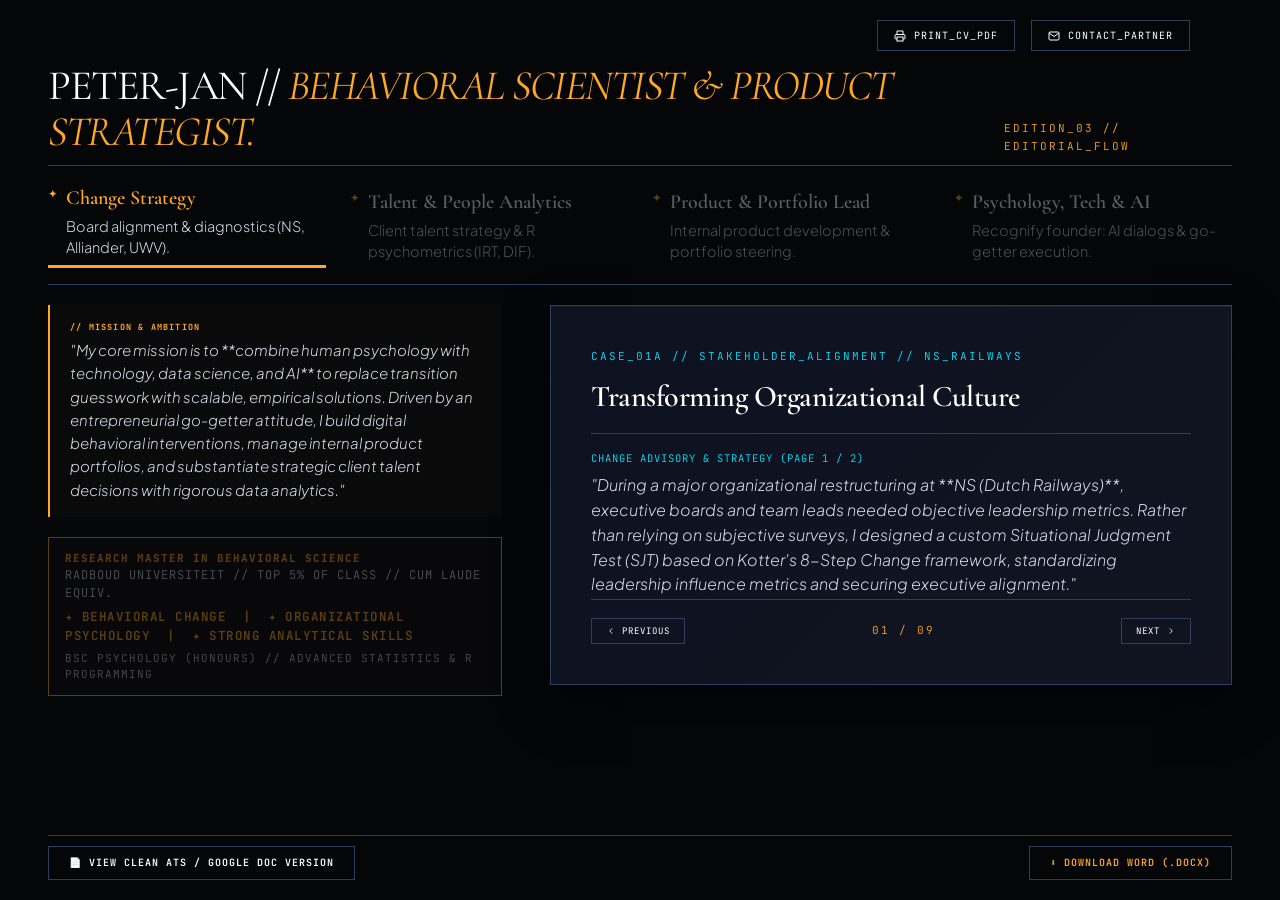
==== index.html @ d3017855 "feat: initial release of Peter-Jan interactive portfolio & CV" ====
<!DOCTYPE html>
<html lang="en">
<head>
  <meta charset="UTF-8">
  <meta name="viewport" content="width=device-width, initial-scale=1.0">
  <title>Peter-Jan — Behavioral Science, Tech/AI &amp; Product Strategy</title>
  <link rel="stylesheet" href="styles.css">
</head>
<body class="layout-c-body">
  
  <!-- Floating Top Action Hub (Hidden in prints) -->
  <div class="top-actions">
    <button onclick="window.print()" class="action-btn">
      <svg width="12" height="12" viewBox="0 0 24 24" fill="none" stroke="currentColor" stroke-width="2"><path d="M6 9V2h12v7M6 18H4a2 2 0 0 1-2-2v-5a2 2 0 0 1 2-2h16a2 2 0 0 1 2 2v5a2 2 0 0 1-2 2h-2"/><rect x="6" y="14" width="12" height="8"/></svg>
      PRINT_CV_PDF
    </button>
    <button id="open-contact" class="action-btn">
      <svg width="12" height="12" viewBox="0 0 24 24" fill="none" stroke="currentColor" stroke-width="2"><path d="M4 4h16c1.1 0 2 .9 2 2v12c0 1.1-.9 2-2 2H4c-1.1 0-2-.9-2-2V6c0-1.1.9-2 2-2z"/><polyline points="22,6 12,13 2,6"/></svg>
      CONTACT_PARTNER
    </button>
  </div>

  <div class="container layout-c-container">
    
    <!-- Row 1: Header Name spanning 100% -->
    <header class="layout-c-header">
      <h1>PETER-JAN // <span>BEHAVIORAL SCIENTIST &amp; PRODUCT STRATEGIST.</span></h1>
      <span class="card-num" style="color: var(--accent); margin-bottom: 0;">EDITION_03 // EDITORIAL_FLOW</span>
    </header>

    <!-- Row 2: Competency Bar (4 columns spanning 100% width) -->
    <section class="competency-bar">
      <div class="competency-item">
        <span class="comp-icon">✦</span>
        <div>
          <strong class="comp-label">Change Strategy</strong>
          <p class="comp-subtext">Board alignment &amp; diagnostics (NS, Alliander, UWV).</p>
        </div>
      </div>

      <div class="competency-item">
        <span class="comp-icon">✦</span>
        <div>
          <strong class="comp-label">Talent &amp; People Analytics</strong>
          <p class="comp-subtext">Client talent strategy &amp; R psychometrics (IRT, DIF).</p>
        </div>
      </div>

      <div class="competency-item">
        <span class="comp-icon">✦</span>
        <div>
          <strong class="comp-label">Product &amp; Portfolio Lead</strong>
          <p class="comp-subtext">Internal product development &amp; portfolio steering.</p>
        </div>
      </div>

      <div class="competency-item">
        <span class="comp-icon">✦</span>
        <div>
          <strong class="comp-label">Psychology, Tech &amp; AI</strong>
          <p class="comp-subtext">Recognify founder: AI dialogs &amp; go-getter execution.</p>
        </div>
      </div>
    </section>

    <!-- Row 3: Left (Mission & Education) and Right (Slide Deck) aligned horizontally -->
    <main class="layout-c-main">
      <div class="layout-c-left">
        <!-- Motivation Component (Mission) -->
        <div class="motivation-box">
          <strong>// MISSION &amp; AMBITION</strong>
          <p>"My core mission is to **combine human psychology with technology, data science, and AI** to replace transition guesswork with scalable, empirical solutions. Driven by an entrepreneurial go-getter attitude, I build digital behavioral interventions, manage internal product portfolios, and substantiate strategic client talent decisions with rigorous data analytics."</p>
        </div>

        <!-- Academic Credentials Badge (Placed under Mission) -->
        <div class="credentials-badge">
          <strong>RESEARCH MASTER IN BEHAVIORAL SCIENCE</strong><br>
          <span style="font-size:12px; color:var(--text-muted);">RADBOUD UNIVERSITEIT // TOP 5% OF CLASS // CUM LAUDE EQUIV.</span><br>
          <span style="display:block; margin-top:6px; font-size:12.5px; color:var(--accent); font-weight:600; letter-spacing:0.5px;">
            ✦ BEHAVIORAL CHANGE &nbsp;|&nbsp; ✦ ORGANIZATIONAL PSYCHOLOGY &nbsp;|&nbsp; ✦ STRONG ANALYTICAL SKILLS
          </span>
          <span style="font-size:11px; opacity:0.8; display:block; margin-top:4px;">BSC PSYCHOLOGY (HONOURS) // ADVANCED STATISTICS &amp; R PROGRAMMING</span>
        </div>
      </div>

      <div class="layout-c-right">
        <div class="slide-deck">
          
          <!-- Slides Wrapper -->
          <div class="slide-container">
            
            <!-- Slide 1: Change Advisory Page 1 (NS Railways) -->
            <div class="slide active">
              <div class="card-num">CASE_01A // STAKEHOLDER_ALIGNMENT // NS_RAILWAYS</div>
              <h2 class="card-title">Transforming Organizational Culture</h2>
              <div class="slide-body">
                <span class="anecdote-tag">CHANGE ADVISORY &amp; STRATEGY (PAGE 1 / 2)</span>
                <p class="anecdote-text">"During a major organizational restructuring at **NS (Dutch Railways)**, executive boards and team leads needed objective leadership metrics. Rather than relying on subjective surveys, I designed a custom Situational Judgment Test (SJT) based on Kotter's 8-Step Change framework, standardizing leadership influence metrics and securing executive alignment."</p>
              </div>
            </div>

            <!-- Slide 2: Change Advisory Page 2 (Alliander & UWV) -->
            <div class="slide">
              <div class="card-num">CASE_01B // TRANSITION_FEASIBILITY // UWV_ALLIANDER</div>
              <h2 class="card-title">Transition Readiness Audits</h2>
              <div class="slide-body">
                <span class="anecdote-tag">CHANGE ADVISORY &amp; STRATEGY (PAGE 2 / 2)</span>
                <p class="anecdote-text">"During enterprise transformations at **Alliander** and **UWV**, I audited workforce readiness variables using Prosci ADKAR frameworks. By engineering quantitative diagnostics, I delivered actionable readiness roadmaps that guided personnel relocations with minimal stakeholder friction."</p>
              </div>
            </div>

            <!-- Slide 3: People Analytics Page 1 (Ixly) -->
            <div class="slide">
              <div class="card-num">CASE_02A // STATISTICAL_AUDITING // IXLY</div>
              <h2 class="card-title">Bias-Free Psychometric Auditing</h2>
              <div class="slide-body">
                <span class="anecdote-tag">PEOPLE ANALYTICS &amp; PSYCHOMETRICS (PAGE 1 / 2)</span>
                <p class="anecdote-text">"At **Ixly**, I developed candidate assessment instruments and authored advanced psychometric validation scripts in R using Item Response Theory (IRT) and Differential Item Functioning (DIF). Auditing 100,000+ candidate profiles, I certified selection norm grids as completely free of demographic, ethnic, and gender bias."</p>
              </div>
            </div>

            <!-- Slide 4: Client Talent Strategy & Workforce Analytics -->
            <div class="slide">
              <div class="card-num">CASE_02B // CLIENT_TALENT_STRATEGY // WORKFORCE_ANALYTICS</div>
              <h2 class="card-title">Client-Facing Talent Strategy &amp; Analytics</h2>
              <div class="slide-body">
                <span class="anecdote-tag">PEOPLE ANALYTICS &amp; TALENT STRATEGY (PAGE 2 / 2)</span>
                <p class="anecdote-text">"Conducted advanced data analyses for corporate clients to substantiate their overarching talent strategy, strategic workforce planning, and leadership pipeline decisions. By translating complex assessment and retention metrics into board-level diagnostics, I empowered client executives to make evidence-based talent investments."</p>
              </div>
            </div>

            <!-- Slide 5: Internal Product Development & Portfolio Management -->
            <div class="slide">
              <div class="card-num">CASE_03A // PRODUCT_DEVELOPMENT // PORTFOLIO_MANAGEMENT</div>
              <h2 class="card-title">Internal Product &amp; Portfolio Management</h2>
              <div class="slide-body">
                <span class="anecdote-tag">PRODUCT LEADERSHIP &amp; ROADMAPPING (PAGE 1 / 2)</span>
                <p class="anecdote-text">"Managed cross-functional development projects for new internal diagnostic and psychometric products from discovery to commercial rollout. Led product portfolio management, setting feature priority roadmaps, aligning R&amp;D with psychometric scientists, and continuously optimizing our tool suite for market adoption."</p>
              </div>
            </div>

            <!-- Slide 6: Recognify - Fusing Psychology with Tech & AI -->
            <div class="slide">
              <div class="card-num">CASE_03B // AI_INNOVATION // STARTUP_RECOGNIFY</div>
              <h2 class="card-title">Combining Psychology with Tech &amp; AI (Recognify)</h2>
              <div class="slide-body">
                <span class="anecdote-tag">VENTURE LEADERSHIP &amp; AI SYSTEMS (PAGE 2 / 2)</span>
                <p class="anecdote-text">"Founded startup **Recognify** driven by a proactive go-getter attitude and the ambition to fuse human psychology with technology, data science, and AI. Engineered conversational AI coaching systems (Python, Botpress) tailored to personality traits, and partnered with Radboud University faculty to scientifically validate measurable wellbeing gains in pilot cohorts."</p>
              </div>
            </div>

            <!-- Slide 7: Workshop Training & University Instruction -->
            <div class="slide">
              <div class="card-num">CASE_04A // CORPORATE_TRAINING // RADBOUD_UNIVERSITY</div>
              <h2 class="card-title">High-Impact Facilitation &amp; Statistics Instruction</h2>
              <div class="slide-body">
                <span class="anecdote-tag">FACILITATION &amp; KNOWLEDGE TRANSFER (PAGE 1 / 2)</span>
                <p class="anecdote-text">"Trained 300+ HR professionals, executive coaches, and career counselors on diagnostic tools and psychometrics, securing 90%+ excellence ratings. Concurrently served as university lecturer at Radboud University teaching Applied Statistics, Research Methodology, and Personal Development."</p>
              </div>
            </div>

            <!-- Slide 8: Commercial Acumen & Operational Resilience -->
            <div class="slide">
              <div class="card-num">CASE_04B // COMMERCIAL_GRIT // OPERATIONS</div>
              <h2 class="card-title">Commercial Grit &amp; Operational Leadership</h2>
              <div class="slide-body">
                <span class="anecdote-tag">EXECUTION &amp; STAKEHOLDER MANAGEMENT (PAGE 2 / 2)</span>
                <p class="anecdote-text">"Honed relentless commercial grit through high-rejection direct door-to-door sales, mastering trust-building and objection handling. Complemented by general management of boutique hotel operations, orchestrating cross-functional teams, VIP hospitality, and high-pressure crisis resolution."</p>
              </div>
            </div>

            <!-- Slide 9: Academic Identity & Behavioral Foundation -->
            <div class="slide">
              <div class="card-num">LOG_05 // CORE_FOUNDATION // RADBOUD_UNIVERSITY</div>
              <h2 class="card-title">Research Master in Behavioral Science</h2>
              <div class="slide-body">
                <span class="anecdote-tag">FOUNDATIONAL METHODOLOGY &amp; PILLARS</span>
                <p class="anecdote-text">"My work rests on three rigorous pillars from my **Research Master in Behavioral Science (Radboud Universiteit)**: **Behavioral Change** (empirically shifting habits and mindset), **Work &amp; Organizational Psychology** (culture and team dynamics), and **Strong Analytical Skills** (advanced statistical modeling in R). I translate these deep scientific foundations into high-impact, agile business execution."</p>
              </div>
            </div>

          </div>

          <!-- Slide Deck Controls -->
          <div class="slider-controls">
            <button id="prev-slide" class="slide-btn">
              <svg width="10" height="10" viewBox="0 0 24 24" fill="none" stroke="currentColor" stroke-width="2"><polyline points="15 18 9 12 15 6"/></svg>
              PREVIOUS
            </button>
            <span id="slide-counter" class="slide-counter">01 / 09</span>
            <button id="next-slide" class="slide-btn">
              NEXT
              <svg width="10" height="10" viewBox="0 0 24 24" fill="none" stroke="currentColor" stroke-width="2"><polyline points="9 18 15 12 9 6"/></svg>
            </button>
          </div>

        </div>
      </div>
    </main>

    <!-- Bottom return footer navigation (Hidden in prints) -->
    <div class="portal-footer" style="display:flex; justify-content:space-between; align-items:center;">
      <a href="cv_google_doc.html" class="back-link">📄 View Clean ATS / Google Doc Version</a>
      <a href="Peter_Jan_Van_De_Kamp_CV.docx" download class="back-link" style="color:var(--accent);">⬇️ Download Word (.docx)</a>
    </div>

  </div>

  <!-- Contact Modal -->
  <div id="contact-modal" class="modal">
    <div class="modal-content">
      <span class="close-modal">&times;</span>
      <h2>CONNECT // STRATEGY CONSULTATION</h2>
      <p style="margin-bottom: 24px; color: var(--text-muted); font-size: 14px;">Reach out to arrange a strategic conversation on behavioral metrics or corporate change advisory.</p>
      
      <div class="modal-links">
        <a href="mailto:pj@example.com" class="modal-link-btn">
          <strong>EMAIL DIRECT:</strong> pj@example.com
        </a>
        <a href="https://www.linkedin.com" target="_blank" class="modal-link-btn">
          <strong>LINKEDIN PROFILE:</strong> linkedin.com/in/peter-jan
        </a>
      </div>
    </div>
  </div>

  <script>
    document.addEventListener('DOMContentLoaded', () => {
      // --- Slide Deck Logic ---
      const slides = document.querySelectorAll('.slide');
      const counterDisplay = document.getElementById('slide-counter');
      const prevBtn = document.getElementById('prev-slide');
      const nextBtn = document.getElementById('next-slide');
      
      // Query targets to highlight (Horizontal competency bar and credentials badge)
      const compItems = document.querySelectorAll('.competency-item');
      const badge = document.querySelector('.credentials-badge');
      
      let currentIdx = 0;

      const updateHighlights = (idx) => {
        // Clear all active highlights
        compItems.forEach(item => item.classList.remove('highlighted'));
        if (badge) badge.classList.remove('highlighted');

        // Apply highlights based on target slide index
        if (idx === 0 || idx === 1) {
          if (compItems[0]) compItems[0].classList.add('highlighted');
        } else if (idx === 2 || idx === 3) {
          if (compItems[1]) compItems[1].classList.add('highlighted');
        } else if (idx === 4 || idx === 5) {
          if (compItems[2]) compItems[2].classList.add('highlighted');
        } else if (idx === 6 || idx === 7) {
          if (compItems[3]) compItems[3].classList.add('highlighted');
        } else if (idx === 8) {
          if (badge) badge.classList.add('highlighted');
        }
      };

      const updateSlides = () => {
        slides.forEach((slide, idx) => {
          slide.classList.toggle('active', idx === currentIdx);
        });
        counterDisplay.textContent = `0${currentIdx + 1} / 0${slides.length}`;
        updateHighlights(currentIdx);
      };

      if (prevBtn && nextBtn && slides.length > 0) {
        nextBtn.addEventListener('click', () => {
          currentIdx = (currentIdx + 1) % slides.length;
          updateSlides();
        });

        prevBtn.addEventListener('click', () => {
          currentIdx = (currentIdx - 1 + slides.length) % slides.length;
          updateSlides();
        });
        
        // Initial call
        updateHighlights(0);
      }

      // --- Contact Modal Logic ---
      const modal = document.getElementById('contact-modal');
      const openBtn = document.getElementById('open-contact');
      const closeBtn = document.querySelector('.close-modal');

      if (openBtn && modal && closeBtn) {
        openBtn.addEventListener('click', () => {
          modal.classList.add('open');
        });
        closeBtn.addEventListener('click', () => {
          modal.classList.remove('open');
        });
        window.addEventListener('click', (e) => {
          if (e.target === modal) {
            modal.classList.remove('open');
          }
        });
      }
    });
  </script>
</body>
</html>
---- styles.css ----
/* Style 3: Premium Slate Dark Mode / Viewport-Locked (No Scroll) */
@import url('https://fonts.googleapis.com/css2?family=Cormorant+Garamond:ital,wght@0,300;0,400;0,600;0,700;1,400&family=Plus+Jakarta+Sans:wght@300;400;500;600;700&family=JetBrains+Mono:wght@300;400&display=swap');

:root {
  --bg-page: #050608;       /* Ultimate obsidian black */
  --bg-surface: #0E1220;    /* Deep cosmic slate */
  --border-color: #2F3E5E;  /* High-contrast steel blue borders */
  --text-main: #FFFFFF;     /* Stark white */
  --text-muted: #D1D8E8;    /* Enhanced contrast bright slate */
  --accent: #FFA726;        /* Bright orange-gold accent */
  --secondary-accent: #00E5FF; /* Electric neon cyan accent */
  
  --font-serif: 'Cormorant Garamond', Georgia, serif;
  --font-sans: 'Plus Jakarta Sans', sans-serif;
  --font-mono: 'JetBrains Mono', monospace;
  
  --transition-luxury: all 0.6s cubic-bezier(0.16, 1, 0.3, 1);
}

* {
  box-sizing: border-box;
  margin: 0;
  padding: 0;
}

body {
  background-color: var(--bg-page);
  color: var(--text-main);
  font-family: var(--font-sans);
  font-weight: 300;
  line-height: 1.6;
  height: 100vh;
  overflow: hidden; /* Lock viewport scroll */
  display: flex;
  flex-direction: column;
  justify-content: space-between;
  padding: 24px 48px 32px 48px;
}

@media (max-width: 900px) {
  body {
    height: auto;
    overflow-y: auto;
    padding: 32px 24px;
  }
}

.container {
  max-width: 1100px;
  margin: 0 auto;
  width: 100%;
  flex-grow: 1;
  display: flex;
  flex-direction: column;
}

/* Top Header Banner spanning 100% width */
.top-banner {
  display: grid;
  grid-template-columns: 1fr 1fr;
  gap: 40px;
  border-bottom: 1px solid var(--border-color);
  padding-bottom: 16px;
  margin-bottom: 24px;
}

@media (max-width: 900px) {
  .top-banner {
    grid-template-columns: 1fr;
    gap: 16px;
  }
}

.header-left {
  display: flex;
  flex-direction: column;
  justify-content: center;
}

.header-right {
  display: flex;
  align-items: center;
}

/* Split screen layout */
.layout-grid {
  display: grid;
  grid-template-columns: 0.82fr 1.18fr; /* Favor the right slide deck */
  gap: 60px;
  flex-grow: 1;
  align-items: start; /* Align elements side-by-side at same height level */
}

@media (max-width: 900px) {
  .layout-grid {
    grid-template-columns: 1fr;
    gap: 32px;
  }
}

/* Left Hero & Info Column */
.brand-column {
  display: flex;
  flex-direction: column;
  justify-content: start;
}

h1 {
  font-family: var(--font-serif);
  font-size: clamp(34px, 5vw, 44px); /* Slightly optimized height */
  font-weight: 400;
  line-height: 1.1;
  margin-bottom: 10px;
  letter-spacing: -1px;
}

h1 span {
  color: var(--accent);
  display: block;
  font-style: italic;
}

/* High-Contrast Academic Credentials Badge */
.credentials-badge {
  border: 1px solid var(--accent);
  background: rgba(217, 195, 163, 0.04);
  padding: 8px 12px;
  font-family: var(--font-mono);
  font-size: 9.5px;
  line-height: 1.4;
  letter-spacing: 1px;
  color: var(--accent);
  margin-bottom: 0;
  opacity: 0.45;
  transition: var(--transition-luxury);
}

.credentials-badge.highlighted {
  opacity: 1;
  background: rgba(217, 195, 163, 0.08);
  box-shadow: 0 0 20px rgba(217, 195, 163, 0.12);
}

.credentials-badge span {
  color: var(--text-main);
}

/* Motivation Component Box */
.motivation-box {
  border-left: 2px solid var(--accent);
  background: rgba(217, 195, 163, 0.02);
  padding: 10px 14px;
  font-size: 12px;
  line-height: 1.4;
  color: var(--text-muted);
  margin-bottom: 14px;
  font-style: italic;
}

.motivation-box strong {
  display: block;
  font-family: var(--font-mono);
  font-size: 8.5px;
  color: var(--accent);
  font-style: normal;
  margin-bottom: 4px;
  letter-spacing: 1.2px;
}

/* Core Competencies Box */
.competency-box {
  display: flex;
  flex-direction: column;
  gap: 6px;
}

.competency-item {
  display: flex;
  gap: 8px;
  align-items: start;
  opacity: 0.45;
  transition: var(--transition-luxury);
  border-left: 2px solid transparent;
  padding-left: 0;
}

.competency-item.highlighted {
  opacity: 1;
  border-left: 2px solid var(--accent);
  padding-left: 10px;
  transform: translateX(4px);
}

.comp-icon {
  color: var(--accent);
  font-family: var(--font-mono);
  font-size: 16px;
  line-height: 1.4;
}

.comp-label {
  display: block;
  font-family: var(--font-serif);
  font-size: 18px;
  font-weight: 600;
  color: var(--text-main);
  margin-bottom: 2px;
}

.comp-subtext {
  font-size: 13px;
  color: var(--text-muted);
  line-height: 1.4;
}

/* Top Action Header */
.top-actions {
  display: flex;
  justify-content: flex-end;
  gap: 16px;
  max-width: 1100px;
  margin: 0 auto;
  width: 100%;
  padding-bottom: 12px;
}

.action-btn {
  background: transparent;
  border: 1px solid var(--border-color);
  color: var(--text-main);
  font-family: var(--font-mono);
  font-size: 10px;
  letter-spacing: 1px;
  padding: 8px 16px;
  cursor: pointer;
  transition: var(--transition-luxury);
  display: flex;
  align-items: center;
  gap: 8px;
}

.action-btn:hover {
  border-color: var(--accent);
  color: var(--accent);
}

/* Right Column: Slide Deck Component */
.deck-column {
  width: 100%;
}

.slide-deck {
  border: 1px solid var(--border-color);
  background: linear-gradient(135deg, var(--bg-surface) 0%, #111420 100%);
  box-shadow: 0 20px 50px rgba(0, 0, 0, 0.4), inset 0 1px 0 rgba(255, 255, 255, 0.05);
  padding: 40px;
  height: 420px;
  display: flex;
  flex-direction: column;
  justify-content: space-between;
  position: relative;
}

.slide-container {
  position: relative;
  width: 100%;
  flex-grow: 1;
}

/* Carousel Slide Swapping */
.slide {
  position: absolute;
  top: 0;
  left: 0;
  width: 100%;
  height: 100%;
  opacity: 0;
  visibility: hidden;
  transform: translateX(20px);
  transition: var(--transition-luxury);
  display: flex;
  flex-direction: column;
  justify-content: center;
}

.slide.active {
  position: relative;
  opacity: 1;
  visibility: visible;
  transform: translateX(0);
}

.card-num {
  font-family: var(--font-mono);
  color: var(--secondary-accent);
  font-size: 11px;
  margin-bottom: 8px;
  letter-spacing: 2px;
  text-transform: uppercase;
}

.card-title {
  font-family: var(--font-serif);
  font-size: 28px;
  font-weight: 600;
  margin-bottom: 16px;
  letter-spacing: -0.5px;
  color: var(--text-main);
  border-bottom: 1px solid var(--border-color);
  padding-bottom: 12px;
}

/* Anecdote blocks styling */
.slide-body {
  display: flex;
  flex-direction: column;
  gap: 6px;
}

.anecdote-tag {
  font-family: var(--font-mono);
  font-size: 10.5px;
  color: var(--secondary-accent);
  letter-spacing: 1px;
}

.anecdote-text {
  font-size: 15px;
  color: var(--text-muted);
  line-height: 1.55;
  font-style: italic;
}

.anecdote-text strong {
  color: var(--text-main);
  font-weight: 500;
  font-style: normal;
}

/* Slider control panel */
.slider-controls {
  display: flex;
  justify-content: space-between;
  align-items: center;
  border-top: 1px solid var(--border-color);
  padding-top: 18px;
  margin-top: auto;
}

.slide-btn {
  background: none;
  border: 1px solid var(--border-color);
  color: var(--text-main);
  cursor: pointer;
  font-family: var(--font-mono);
  font-size: 9px;
  padding: 6px 14px;
  letter-spacing: 1px;
  transition: var(--transition-luxury);
  display: flex;
  align-items: center;
  gap: 6px;
}

.slide-btn:hover {
  border-color: var(--accent);
  color: var(--accent);
}

.slide-counter {
  font-family: var(--font-mono);
  font-size: 11px;
  color: var(--accent);
  letter-spacing: 2px;
}

/* Contact Modal Popup */
.modal {
  position: fixed;
  top: 0;
  left: 0;
  width: 100vw;
  height: 100vh;
  background: rgba(7, 8, 11, 0.9);
  backdrop-filter: blur(8px);
  z-index: 100;
  display: flex;
  align-items: center;
  justify-content: center;
  opacity: 0;
  visibility: hidden;
  transition: var(--transition-luxury);
}

.modal.open {
  opacity: 1;
  visibility: visible;
}

.modal-content {
  background: var(--bg-surface);
  border: 1px solid var(--border-color);
  width: 90%;
  max-width: 480px;
  padding: 40px;
  position: relative;
  box-shadow: 0 30px 60px rgba(0, 0, 0, 0.6);
}

.close-modal {
  position: absolute;
  top: 20px;
  right: 20px;
  font-size: 24px;
  color: var(--text-muted);
  cursor: pointer;
  transition: color 0.3s;
}

.close-modal:hover {
  color: var(--accent);
}

.modal-content h2 {
  font-family: var(--font-serif);
  color: var(--accent);
  font-size: 22px;
  margin-bottom: 8px;
  letter-spacing: -0.5px;
}

.modal-links {
  display: flex;
  flex-direction: column;
  gap: 12px;
}

.modal-link-btn {
  display: block;
  text-decoration: none;
  font-family: var(--font-mono);
  font-size: 12px;
  color: var(--text-main);
  background: var(--bg-page);
  border: 1px solid var(--border-color);
  padding: 14px 20px;
  text-align: center;
  transition: var(--transition-luxury);
}

.modal-link-btn:hover {
  border-color: var(--accent);
  color: var(--accent);
  background: rgba(217, 195, 163, 0.02);
}

/* Return portal footer link */
.portal-footer {
  border-top: 1px solid var(--border-color);
  padding-top: 10px;
  margin-top: 20px;
  width: 100%;
}

.back-link {
  display: inline-block;
  font-family: var(--font-mono);
  font-size: 10px;
  letter-spacing: 1px;
  text-transform: uppercase;
  color: var(--text-main);
  text-decoration: none;
  font-weight: 600;
  border: 1px solid var(--border-color);
  padding: 8px 20px;
  transition: var(--transition-luxury);
}

.back-link:hover {
  background: var(--text-main);
  color: var(--bg-page);
  border-color: var(--text-main);
}

/* Layout B: Classic Asymmetric Split */
.layout-b-body {
  height: 100vh;
  overflow: hidden;
  display: flex;
  flex-direction: column;
  justify-content: space-between;
  padding: 16px 48px 24px 48px; /* Reduced vertical padding */
}
.layout-b-grid {
  display: grid;
  grid-template-columns: 0.82fr 1.18fr;
  gap: 60px;
  align-items: center;
  flex-grow: 1;
}
.layout-b-brand {
  display: flex;
  flex-direction: column;
  justify-content: center;
}
.layout-b-brand h1 {
  font-size: clamp(34px, 5vw, 44px); /* Optimized size */
  margin-bottom: 6px;
}
.layout-b-brand .credentials-badge {
  margin-bottom: 8px;
}
.layout-b-brand .motivation-box {
  margin-bottom: 10px;
}
.layout-b-brand .competency-box {
  gap: 4px;
}

/* Layout C: Centered Block Stack (Editorial) */
.layout-c-body {
  height: 100vh;
  overflow: hidden;
  display: flex;
  flex-direction: column;
  justify-content: space-between;
  padding: 20px 48px;
}
.layout-c-container {
  max-width: 1200px;
  margin: 0 auto;
  display: flex;
  flex-direction: column;
  gap: 20px;
  flex-grow: 1;
}
.layout-c-header {
  border-bottom: 1px solid var(--border-color);
  padding-bottom: 10px;
  display: flex;
  justify-content: space-between;
  align-items: flex-end;
  margin-bottom: 0;
  width: 100%;
}
.layout-c-header h1 {
  margin-bottom: 0;
  font-size: clamp(34px, 4.5vw, 42px);
  letter-spacing: -1.5px;
}
.layout-c-header h1 span {
  display: inline;
}
.competency-bar {
  display: grid;
  grid-template-columns: repeat(4, 1fr);
  gap: 24px;
  border-bottom: 1px solid var(--border-color);
  padding-bottom: 12px;
  width: 100%;
}
.competency-bar .competency-item {
  border-left: none;
  border-bottom: 3px solid transparent;
  padding-left: 0;
  padding-bottom: 8px;
  opacity: 0.35; /* Dims inactive items for very high highlight contrast */
  transition: var(--transition-luxury);
  transform: none;
}
.competency-bar .competency-item.highlighted {
  opacity: 1;
  border-left: none;
  border-bottom: 3px solid var(--accent); /* Clear gold horizontal highlight tab indicator */
  padding-left: 0;
  padding-bottom: 8px;
  transform: translateY(-4px); /* Vertical lift hover effect */
}
.competency-bar .competency-item.highlighted .comp-label {
  color: var(--accent);
}
.competency-bar .comp-label {
  font-size: 20px;
}
.competency-bar .comp-subtext {
  font-size: 14.5px;
}
.layout-c-main {
  display: grid;
  grid-template-columns: 0.8fr 1.2fr;
  gap: 48px;
  align-items: start;
  flex-grow: 1;
  width: 100%;
}
.layout-c-left {
  display: flex;
  flex-direction: column;
  gap: 20px; /* Stacks motivation and credentials badge cleanly */
  justify-content: start;
}
.layout-c-left .motivation-box {
  margin-bottom: 0;
  padding: 16px 20px;
  font-size: 15px; /* Increased readability size */
  line-height: 1.55;
}
.layout-c-left .credentials-badge {
  margin-bottom: 0;
  padding: 12px 16px;
  font-size: 11px; /* Increased credentials size */
  line-height: 1.5;
  opacity: 0.35;
  transition: var(--transition-luxury);
}
.layout-c-left .credentials-badge.highlighted {
  opacity: 1;
  border-color: var(--accent);
  background: rgba(217, 195, 163, 0.08);
  box-shadow: 0 0 20px rgba(217, 195, 163, 0.15);
}
.layout-c-right {
  width: 100%;
}
.layout-c-body .slide-deck {
  height: 380px; /* Aligned height */
}
.layout-c-body .anecdote-text {
  font-size: 16px; /* Enhanced slide card copy */
}
.layout-c-body .card-title {
  font-size: 30px; /* Larger title */
}

/* ==========================================================================
   🖨️ PDF EXPORT & PRINT OVERRIDES (Stacks slides chronologically on A4 page)
   ========================================================================== */
@media print {
  @page {
    size: A4 portrait;
    margin: 20mm 15mm;
  }
  
  html, body {
    height: auto !important;
    overflow: visible !important;
    background: #FFFFFF !important;
    color: #111111 !important;
    padding: 0 !important;
  }

  .container {
    max-width: 100% !important;
    width: 100% !important;
    margin: 0 !important;
    padding: 0 !important;
  }

  .layout-grid {
    display: block !important;
    width: 100% !important;
  }

  .top-banner {
    display: block !important;
    width: 100% !important;
    border-bottom: 2px solid #111111 !important;
    padding-bottom: 20px !important;
    margin-bottom: 30px !important;
  }

  .header-left, .header-right {
    display: block !important;
    width: 100% !important;
  }

  .brand-column {
    display: block !important;
    width: 100% !important;
    margin-bottom: 30px !important;
  }

  .brand-column h1 {
    color: #111111 !important;
    font-size: 26pt !important;
  }

  .brand-column h1 span {
    color: #111111 !important;
    display: inline !important;
    font-style: italic !important;
  }

  .credentials-badge {
    border: 1px solid #111111 !important;
    background: #fdfdfd !important;
    color: #111111 !important;
    margin-top: 10px !important;
  }

  .credentials-badge span {
    color: #111111 !important;
  }

  .motivation-box {
    border-left: 2px solid #111111 !important;
    background: #fdfdfd !important;
    color: #333333 !important;
    margin-top: 10px !important;
  }

  .competency-item {
    margin-bottom: 12px !important;
  }

  .comp-label {
    color: #111111 !important;
  }

  .comp-subtext {
    color: #333333 !important;
  }

  /* Hide navigation controls, action hub, footer */
  .top-actions, .slider-controls, .portal-footer {
    display: none !important;
  }

  /* Flatten Slide Deck into clean, readable sequential blocks */
  .deck-column {
    display: block !important;
    height: auto !important;
    position: relative !important;
    margin-top: 30px !important;
  }

  .slide-deck {
    display: block !important;
    border: none !important;
    background: transparent !important;
    box-shadow: none !important;
    padding: 0 !important;
    height: auto !important;
  }

  .slide-container {
    display: block !important;
    position: relative !important;
    height: auto !important;
  }

  .slide {
    position: relative !important;
    display: block !important;
    width: 100% !important;
    height: auto !important;
    transform: none !important;
    opacity: 1 !important;
    visibility: visible !important;
    background: transparent !important;
    border: none !important;
    border-top: 1px solid #cccccc !important;
    padding: 24px 0 !important;
    margin-bottom: 20px !important;
    color: #111111 !important;
    page-break-inside: avoid;
  }

  .card-num {
    color: #555555 !important;
    font-size: 9pt !important;
  }

  .card-title {
    color: #111111 !important;
    font-size: 16pt !important;
    border-bottom: none !important;
    padding-bottom: 0 !important;
    margin-bottom: 8px !important;
  }

  .anecdote-tag {
    display: none !important; /* Hide label in print */
  }

  .anecdote-text {
    color: #222222 !important;
    font-size: 10.5pt !important;
    line-height: 1.5 !important;
    font-style: normal !important;
  }

  .anecdote-text strong {
    color: #111111 !important;
    font-weight: bold !important;
  }
}
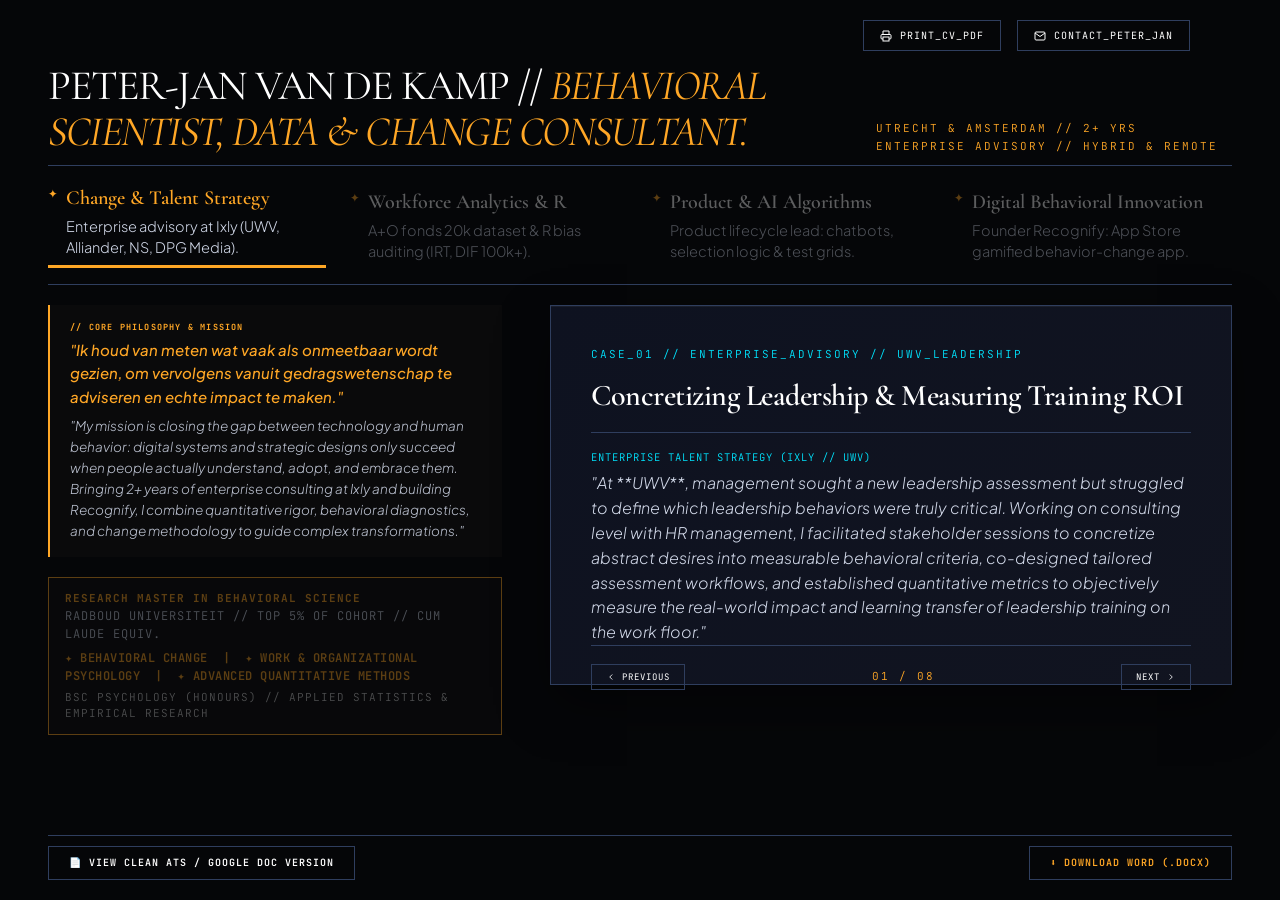
==== commit 0637ef83: "feat(portfolio): update interactive portfolio with audited cases and contact details" ====
--- a/index.html
+++ b/index.html
@@ -3,7 +3,8 @@
 <head>
   <meta charset="UTF-8">
   <meta name="viewport" content="width=device-width, initial-scale=1.0">
-  <title>Peter-Jan — Behavioral Science, Tech/AI &amp; Product Strategy</title>
+  <title>Peter-Jan van de Kamp — Behavioral Science, Tech &amp; Change Strategy</title>
+  <meta name="description" content="Interactive portfolio and executive profile of Peter-Jan van de Kamp: Behavioral Scientist, Data & Change Consultant.">
   <link rel="stylesheet" href="styles.css">
 </head>
 <body class="layout-c-body">
@@ -16,7 +17,7 @@
     </button>
     <button id="open-contact" class="action-btn">
       <svg width="12" height="12" viewBox="0 0 24 24" fill="none" stroke="currentColor" stroke-width="2"><path d="M4 4h16c1.1 0 2 .9 2 2v12c0 1.1-.9 2-2 2H4c-1.1 0-2-.9-2-2V6c0-1.1.9-2 2-2z"/><polyline points="22,6 12,13 2,6"/></svg>
-      CONTACT_PARTNER
+      CONTACT_PETER_JAN
     </button>
   </div>
 
@@ -24,8 +25,8 @@
     
     <!-- Row 1: Header Name spanning 100% -->
     <header class="layout-c-header">
-      <h1>PETER-JAN // <span>BEHAVIORAL SCIENTIST &amp; PRODUCT STRATEGIST.</span></h1>
-      <span class="card-num" style="color: var(--accent); margin-bottom: 0;">EDITION_03 // EDITORIAL_FLOW</span>
+      <h1>PETER-JAN VAN DE KAMP // <span>BEHAVIORAL SCIENTIST, DATA &amp; CHANGE CONSULTANT.</span></h1>
+      <span class="card-num" style="color: var(--accent); margin-bottom: 0;">UTRECHT &amp; AMSTERDAM // 2+ YRS ENTERPRISE ADVISORY // HYBRID &amp; REMOTE</span>
     </header>
 
     <!-- Row 2: Competency Bar (4 columns spanning 100% width) -->
@@ -33,32 +34,32 @@
       <div class="competency-item">
         <span class="comp-icon">✦</span>
         <div>
-          <strong class="comp-label">Change Strategy</strong>
-          <p class="comp-subtext">Board alignment &amp; diagnostics (NS, Alliander, UWV).</p>
+          <strong class="comp-label">Change &amp; Talent Strategy</strong>
+          <p class="comp-subtext">Enterprise advisory at Ixly (UWV, Alliander, NS, DPG Media).</p>
         </div>
       </div>
 
       <div class="competency-item">
         <span class="comp-icon">✦</span>
         <div>
-          <strong class="comp-label">Talent &amp; People Analytics</strong>
-          <p class="comp-subtext">Client talent strategy &amp; R psychometrics (IRT, DIF).</p>
+          <strong class="comp-label">Workforce Analytics &amp; R</strong>
+          <p class="comp-subtext">A+O fonds 20k dataset &amp; R bias auditing (IRT, DIF 100k+).</p>
         </div>
       </div>
 
       <div class="competency-item">
         <span class="comp-icon">✦</span>
         <div>
-          <strong class="comp-label">Product &amp; Portfolio Lead</strong>
-          <p class="comp-subtext">Internal product development &amp; portfolio steering.</p>
+          <strong class="comp-label">Product &amp; AI Algorithms</strong>
+          <p class="comp-subtext">Product lifecycle lead: chatbots, selection logic &amp; test grids.</p>
         </div>
       </div>
 
       <div class="competency-item">
         <span class="comp-icon">✦</span>
         <div>
-          <strong class="comp-label">Psychology, Tech &amp; AI</strong>
-          <p class="comp-subtext">Recognify founder: AI dialogs &amp; go-getter execution.</p>
+          <strong class="comp-label">Digital Behavioral Innovation</strong>
+          <p class="comp-subtext">Founder Recognify: App Store gamified behavior-change app.</p>
         </div>
       </div>
     </section>
@@ -68,18 +69,19 @@
       <div class="layout-c-left">
         <!-- Motivation Component (Mission) -->
         <div class="motivation-box">
-          <strong>// MISSION &amp; AMBITION</strong>
-          <p>"My core mission is to **combine human psychology with technology, data science, and AI** to replace transition guesswork with scalable, empirical solutions. Driven by an entrepreneurial go-getter attitude, I build digital behavioral interventions, manage internal product portfolios, and substantiate strategic client talent decisions with rigorous data analytics."</p>
+          <strong>// CORE PHILOSOPHY &amp; MISSION</strong>
+          <p style="color: var(--accent); font-weight: 500; margin-bottom: 8px;">"Ik houd van meten wat vaak als onmeetbaar wordt gezien, om vervolgens vanuit gedragswetenschap te adviseren en echte impact te maken."</p>
+          <p style="font-size: 13.5px; opacity: 0.9; line-height: 1.55;">"My mission is closing the gap between technology and human behavior: digital systems and strategic designs only succeed when people actually understand, adopt, and embrace them. Bringing 2+ years of enterprise consulting at Ixly and building Recognify, I combine quantitative rigor, behavioral diagnostics, and change methodology to guide complex transformations."</p>
         </div>
 
         <!-- Academic Credentials Badge (Placed under Mission) -->
         <div class="credentials-badge">
           <strong>RESEARCH MASTER IN BEHAVIORAL SCIENCE</strong><br>
-          <span style="font-size:12px; color:var(--text-muted);">RADBOUD UNIVERSITEIT // TOP 5% OF CLASS // CUM LAUDE EQUIV.</span><br>
-          <span style="display:block; margin-top:6px; font-size:12.5px; color:var(--accent); font-weight:600; letter-spacing:0.5px;">
-            ✦ BEHAVIORAL CHANGE &nbsp;|&nbsp; ✦ ORGANIZATIONAL PSYCHOLOGY &nbsp;|&nbsp; ✦ STRONG ANALYTICAL SKILLS
+          <span style="font-size:12px; color:var(--text-muted);">RADBOUD UNIVERSITEIT // TOP 5% OF COHORT // CUM LAUDE EQUIV.</span><br>
+          <span style="display:block; margin-top:6px; font-size:12px; color:var(--accent); font-weight:600; letter-spacing:0.5px;">
+            ✦ BEHAVIORAL CHANGE &nbsp;|&nbsp; ✦ WORK &amp; ORGANIZATIONAL PSYCHOLOGY &nbsp;|&nbsp; ✦ ADVANCED QUANTITATIVE METHODS
           </span>
-          <span style="font-size:11px; opacity:0.8; display:block; margin-top:4px;">BSC PSYCHOLOGY (HONOURS) // ADVANCED STATISTICS &amp; R PROGRAMMING</span>
+          <span style="font-size:11px; opacity:0.8; display:block; margin-top:4px;">BSC PSYCHOLOGY (HONOURS) // APPLIED STATISTICS &amp; EMPIRICAL RESEARCH</span>
         </div>
       </div>
 
@@ -89,93 +91,83 @@
           <!-- Slides Wrapper -->
           <div class="slide-container">
             
-            <!-- Slide 1: Change Advisory Page 1 (NS Railways) -->
+            <!-- Slide 1: UWV Leadership Case -->
             <div class="slide active">
-              <div class="card-num">CASE_01A // STAKEHOLDER_ALIGNMENT // NS_RAILWAYS</div>
-              <h2 class="card-title">Transforming Organizational Culture</h2>
-              <div class="slide-body">
-                <span class="anecdote-tag">CHANGE ADVISORY &amp; STRATEGY (PAGE 1 / 2)</span>
-                <p class="anecdote-text">"During a major organizational restructuring at **NS (Dutch Railways)**, executive boards and team leads needed objective leadership metrics. Rather than relying on subjective surveys, I designed a custom Situational Judgment Test (SJT) based on Kotter's 8-Step Change framework, standardizing leadership influence metrics and securing executive alignment."</p>
-              </div>
-            </div>
-
-            <!-- Slide 2: Change Advisory Page 2 (Alliander & UWV) -->
-            <div class="slide">
-              <div class="card-num">CASE_01B // TRANSITION_FEASIBILITY // UWV_ALLIANDER</div>
-              <h2 class="card-title">Transition Readiness Audits</h2>
-              <div class="slide-body">
-                <span class="anecdote-tag">CHANGE ADVISORY &amp; STRATEGY (PAGE 2 / 2)</span>
-                <p class="anecdote-text">"During enterprise transformations at **Alliander** and **UWV**, I audited workforce readiness variables using Prosci ADKAR frameworks. By engineering quantitative diagnostics, I delivered actionable readiness roadmaps that guided personnel relocations with minimal stakeholder friction."</p>
-              </div>
-            </div>
-
-            <!-- Slide 3: People Analytics Page 1 (Ixly) -->
-            <div class="slide">
-              <div class="card-num">CASE_02A // STATISTICAL_AUDITING // IXLY</div>
-              <h2 class="card-title">Bias-Free Psychometric Auditing</h2>
-              <div class="slide-body">
-                <span class="anecdote-tag">PEOPLE ANALYTICS &amp; PSYCHOMETRICS (PAGE 1 / 2)</span>
-                <p class="anecdote-text">"At **Ixly**, I developed candidate assessment instruments and authored advanced psychometric validation scripts in R using Item Response Theory (IRT) and Differential Item Functioning (DIF). Auditing 100,000+ candidate profiles, I certified selection norm grids as completely free of demographic, ethnic, and gender bias."</p>
-              </div>
-            </div>
-
-            <!-- Slide 4: Client Talent Strategy & Workforce Analytics -->
-            <div class="slide">
-              <div class="card-num">CASE_02B // CLIENT_TALENT_STRATEGY // WORKFORCE_ANALYTICS</div>
-              <h2 class="card-title">Client-Facing Talent Strategy &amp; Analytics</h2>
-              <div class="slide-body">
-                <span class="anecdote-tag">PEOPLE ANALYTICS &amp; TALENT STRATEGY (PAGE 2 / 2)</span>
-                <p class="anecdote-text">"Conducted advanced data analyses for corporate clients to substantiate their overarching talent strategy, strategic workforce planning, and leadership pipeline decisions. By translating complex assessment and retention metrics into board-level diagnostics, I empowered client executives to make evidence-based talent investments."</p>
-              </div>
-            </div>
-
-            <!-- Slide 5: Internal Product Development & Portfolio Management -->
-            <div class="slide">
-              <div class="card-num">CASE_03A // PRODUCT_DEVELOPMENT // PORTFOLIO_MANAGEMENT</div>
-              <h2 class="card-title">Internal Product &amp; Portfolio Management</h2>
-              <div class="slide-body">
-                <span class="anecdote-tag">PRODUCT LEADERSHIP &amp; ROADMAPPING (PAGE 1 / 2)</span>
-                <p class="anecdote-text">"Managed cross-functional development projects for new internal diagnostic and psychometric products from discovery to commercial rollout. Led product portfolio management, setting feature priority roadmaps, aligning R&amp;D with psychometric scientists, and continuously optimizing our tool suite for market adoption."</p>
-              </div>
-            </div>
-
-            <!-- Slide 6: Recognify - Fusing Psychology with Tech & AI -->
-            <div class="slide">
-              <div class="card-num">CASE_03B // AI_INNOVATION // STARTUP_RECOGNIFY</div>
-              <h2 class="card-title">Combining Psychology with Tech &amp; AI (Recognify)</h2>
-              <div class="slide-body">
-                <span class="anecdote-tag">VENTURE LEADERSHIP &amp; AI SYSTEMS (PAGE 2 / 2)</span>
-                <p class="anecdote-text">"Founded startup **Recognify** driven by a proactive go-getter attitude and the ambition to fuse human psychology with technology, data science, and AI. Engineered conversational AI coaching systems (Python, Botpress) tailored to personality traits, and partnered with Radboud University faculty to scientifically validate measurable wellbeing gains in pilot cohorts."</p>
+              <div class="card-num">CASE_01 // ENTERPRISE_ADVISORY // UWV_LEADERSHIP</div>
+              <h2 class="card-title">Concretizing Leadership &amp; Measuring Training ROI</h2>
+              <div class="slide-body">
+                <span class="anecdote-tag">ENTERPRISE TALENT STRATEGY (IXLY // UWV)</span>
+                <p class="anecdote-text">"At **UWV**, management sought a new leadership assessment but struggled to define which leadership behaviors were truly critical. Working on consulting level with HR management, I facilitated stakeholder sessions to concretize abstract desires into measurable behavioral criteria, co-designed tailored assessment workflows, and established quantitative metrics to objectively measure the real-world impact and learning transfer of leadership training on the work floor."</p>
+              </div>
+            </div>
+
+            <!-- Slide 2: Enterprise Talent Strategy (NS, Alliander, DPG Media) -->
+            <div class="slide">
+              <div class="card-num">CASE_02 // STRATEGIC_TALENT // ALLIANDER_NS_DPG</div>
+              <h2 class="card-title">Enterprise Talent Strategy &amp; Capability Building</h2>
+              <div class="slide-body">
+                <span class="anecdote-tag">ENTERPRISE CONSULTING (IXLY // ALLIANDER, NS, DPG MEDIA)</span>
+                <p class="anecdote-text">"Partnered on overarching talent and assessment strategies with HR directors, department leads, and talent executives at **Alliander, NS, and DPG Media** across recruitment, leadership pipelines, and sustainable employability. Designed custom assessment architectures fitted to company culture, while training operational HR teams (recruiters, career coaches) in diagnostic application."</p>
+              </div>
+            </div>
+
+            <!-- Slide 3: Large-Scale Workforce Analytics (A+O Fonds) -->
+            <div class="slide">
+              <div class="card-num">CASE_03 // WORKFORCE_ANALYTICS // A+O_FONDS_20K</div>
+              <h2 class="card-title">Macro Workforce Analytics &amp; Trend Modeling</h2>
+              <div class="slide-body">
+                <span class="anecdote-tag">STRATEGIC WORKFORCE ANALYTICS (20,000 DATASET)</span>
+                <p class="anecdote-text">"Executed large-scale workforce data modeling for **A+O fonds** on a comprehensive dataset of **20,000 individuals** to analyze macro talent trends, emerging skill shifts, and educational needs. Translated complex statistical distributions into actionable workforce planning roadmaps, empowering strategic decision-makers with evidence-based talent investments."</p>
+              </div>
+            </div>
+
+            <!-- Slide 4: Statistical Bias Auditing in R (Ixly) -->
+            <div class="slide">
+              <div class="card-num">CASE_04 // STATISTICAL_AUDITING // IRT_DIF_100K</div>
+              <h2 class="card-title">Bias-Free Psychometric Auditing in R</h2>
+              <div class="slide-body">
+                <span class="anecdote-tag">PEOPLE ANALYTICS &amp; PSYCHOMETRICS (IXLY)</span>
+                <p class="anecdote-text">"Authored advanced psychometric validation scripts in R using **Item Response Theory (IRT)** and **Differential Item Functioning (DIF)** across **100,000+ candidate profiles** at Ixly. Empirically audited and certified selection norm grids, eliminating demographic, ethnic, and gender measurement bias to ensure fair, predictive hiring decisions."</p>
+              </div>
+            </div>
+
+            <!-- Slide 5: Product Management & Algorithm Development -->
+            <div class="slide">
+              <div class="card-num">CASE_05 // PRODUCT_MANAGEMENT // AI_ALGORITHMS</div>
+              <h2 class="card-title">Internal Product Management &amp; Algorithmic Tooling</h2>
+              <div class="slide-body">
+                <span class="anecdote-tag">PRODUCT DEVELOPMENT &amp; PORTFOLIO STEERING (IXLY)</span>
+                <p class="anecdote-text">"Project managed product development lifecycles for internal innovative tooling at Ixly: conversational chatbots, objective candidate selection decision algorithms, and new psychometric test grids. Steered feature roadmaps and portfolio management, aligning R&amp;D with psychometric scientists and commercial stakeholders."</p>
+              </div>
+            </div>
+
+            <!-- Slide 6: Recognify - App Store Behavior Change App -->
+            <div class="slide">
+              <div class="card-num">CASE_06 // DIGITAL_STARTUP // APP_STORE_RECOGNIFY</div>
+              <h2 class="card-title">Digital App Innovation: Recognify (App Store)</h2>
+              <div class="slide-body">
+                <span class="anecdote-tag">VENTURE LEADERSHIP &amp; BEHAVIORAL TECH</span>
+                <p class="anecdote-text">"Founded **Recognify** as CEO &amp; CPO, taking a gamified behavior-change app from concept to the **App Store**. Rooted in positive psychology and self-leadership, the app delivers engaging behavioral insights. Partnered with Radboud University to conduct empirical validation research on wellbeing and resilience, while providing external consultancy on product strategy and human-centered design."</p>
               </div>
             </div>
 
             <!-- Slide 7: Workshop Training & University Instruction -->
             <div class="slide">
-              <div class="card-num">CASE_04A // CORPORATE_TRAINING // RADBOUD_UNIVERSITY</div>
-              <h2 class="card-title">High-Impact Facilitation &amp; Statistics Instruction</h2>
-              <div class="slide-body">
-                <span class="anecdote-tag">FACILITATION &amp; KNOWLEDGE TRANSFER (PAGE 1 / 2)</span>
-                <p class="anecdote-text">"Trained 300+ HR professionals, executive coaches, and career counselors on diagnostic tools and psychometrics, securing 90%+ excellence ratings. Concurrently served as university lecturer at Radboud University teaching Applied Statistics, Research Methodology, and Personal Development."</p>
-              </div>
-            </div>
-
-            <!-- Slide 8: Commercial Acumen & Operational Resilience -->
-            <div class="slide">
-              <div class="card-num">CASE_04B // COMMERCIAL_GRIT // OPERATIONS</div>
-              <h2 class="card-title">Commercial Grit &amp; Operational Leadership</h2>
-              <div class="slide-body">
-                <span class="anecdote-tag">EXECUTION &amp; STAKEHOLDER MANAGEMENT (PAGE 2 / 2)</span>
-                <p class="anecdote-text">"Honed relentless commercial grit through high-rejection direct door-to-door sales, mastering trust-building and objection handling. Complemented by general management of boutique hotel operations, orchestrating cross-functional teams, VIP hospitality, and high-pressure crisis resolution."</p>
-              </div>
-            </div>
-
-            <!-- Slide 9: Academic Identity & Behavioral Foundation -->
-            <div class="slide">
-              <div class="card-num">LOG_05 // CORE_FOUNDATION // RADBOUD_UNIVERSITY</div>
-              <h2 class="card-title">Research Master in Behavioral Science</h2>
-              <div class="slide-body">
-                <span class="anecdote-tag">FOUNDATIONAL METHODOLOGY &amp; PILLARS</span>
-                <p class="anecdote-text">"My work rests on three rigorous pillars from my **Research Master in Behavioral Science (Radboud Universiteit)**: **Behavioral Change** (empirically shifting habits and mindset), **Work &amp; Organizational Psychology** (culture and team dynamics), and **Strong Analytical Skills** (advanced statistical modeling in R). I translate these deep scientific foundations into high-impact, agile business execution."</p>
+              <div class="card-num">CASE_07 // KNOWLEDGE_TRANSFER // RADBOUD_UNIVERSITY</div>
+              <h2 class="card-title">Capability Transfer &amp; Statistics Instruction</h2>
+              <div class="slide-body">
+                <span class="anecdote-tag">FACILITATION &amp; ACADEMIC LECTURING</span>
+                <p class="anecdote-text">"Designed and facilitated interactive masterclasses for **300+ HR professionals, recruiters, and career counselors** on psychometric diagnostic evaluation, consistently achieving **90%+ top-tier satisfaction ratings**. Concurrently taught undergraduate and graduate sessions in Applied Statistics and Research Methodology at Radboud University."</p>
+              </div>
+            </div>
+
+            <!-- Slide 8: Authentic Career Ambition & Motivation -->
+            <div class="slide">
+              <div class="card-num">CASE_08 // CAREER_MOTIVATION // THE_NEXT_STEP</div>
+              <h2 class="card-title">Next Horizon: Scale, Ambition &amp; Societal Impact</h2>
+              <div class="slide-body">
+                <span class="anecdote-tag">CAREER EVOLUTION &amp; CONSULTING AMBITION</span>
+                <p class="anecdote-text">"Ixly has been a high-value learning ground where I built deep advisory and analytical credentials over 2+ years. I am now consciously taking the next step for **more personal growth, greater responsibility and ownership, a higher-ambition team environment, and substantially larger societal and organizational impact** on full-scale digital and organizational transformations."</p>
               </div>
             </div>
 
@@ -187,7 +179,7 @@
               <svg width="10" height="10" viewBox="0 0 24 24" fill="none" stroke="currentColor" stroke-width="2"><polyline points="15 18 9 12 15 6"/></svg>
               PREVIOUS
             </button>
-            <span id="slide-counter" class="slide-counter">01 / 09</span>
+            <span id="slide-counter" class="slide-counter">01 / 08</span>
             <button id="next-slide" class="slide-btn">
               NEXT
               <svg width="10" height="10" viewBox="0 0 24 24" fill="none" stroke="currentColor" stroke-width="2"><polyline points="9 18 15 12 9 6"/></svg>
@@ -210,15 +202,18 @@
   <div id="contact-modal" class="modal">
     <div class="modal-content">
       <span class="close-modal">&times;</span>
-      <h2>CONNECT // STRATEGY CONSULTATION</h2>
-      <p style="margin-bottom: 24px; color: var(--text-muted); font-size: 14px;">Reach out to arrange a strategic conversation on behavioral metrics or corporate change advisory.</p>
+      <h2>CONNECT // STRATEGY &amp; TRANSFORMATION</h2>
+      <p style="margin-bottom: 24px; color: var(--text-muted); font-size: 14px;">Reach out directly to arrange a conversation on organizational change, people analytics, or consulting opportunities.</p>
       
       <div class="modal-links">
-        <a href="mailto:pj@example.com" class="modal-link-btn">
-          <strong>EMAIL DIRECT:</strong> pj@example.com
+        <a href="mailto:peterjanvdkamp1997@gmail.com" class="modal-link-btn">
+          <strong>EMAIL DIRECT:</strong> peterjanvdkamp1997@gmail.com
         </a>
-        <a href="https://www.linkedin.com" target="_blank" class="modal-link-btn">
-          <strong>LINKEDIN PROFILE:</strong> linkedin.com/in/peter-jan
+        <a href="tel:+31649139591" class="modal-link-btn">
+          <strong>PHONE:</strong> +31 6 49139591
+        </a>
+        <a href="https://www.linkedin.com/in/pjvdk" target="_blank" class="modal-link-btn">
+          <strong>LINKEDIN PROFILE:</strong> linkedin.com/in/pjvdk
         </a>
       </div>
     </div>
@@ -245,14 +240,15 @@
 
         // Apply highlights based on target slide index
         if (idx === 0 || idx === 1) {
+          if (compItems[0]) compItems[0].classList.add('highlighted'); // Change & Talent Strategy
+        } else if (idx === 2 || idx === 3) {
+          if (compItems[1]) compItems[1].classList.add('highlighted'); // Workforce Analytics & R
+        } else if (idx === 4) {
+          if (compItems[2]) compItems[2].classList.add('highlighted'); // Product & AI Algorithms
+        } else if (idx === 5) {
+          if (compItems[3]) compItems[3].classList.add('highlighted'); // Digital Behavioral Innovation
+        } else if (idx === 6 || idx === 7) {
           if (compItems[0]) compItems[0].classList.add('highlighted');
-        } else if (idx === 2 || idx === 3) {
-          if (compItems[1]) compItems[1].classList.add('highlighted');
-        } else if (idx === 4 || idx === 5) {
-          if (compItems[2]) compItems[2].classList.add('highlighted');
-        } else if (idx === 6 || idx === 7) {
-          if (compItems[3]) compItems[3].classList.add('highlighted');
-        } else if (idx === 8) {
           if (badge) badge.classList.add('highlighted');
         }
       };
@@ -276,6 +272,17 @@
           updateSlides();
         });
         
+        // Keyboard navigation
+        document.addEventListener('keydown', (e) => {
+          if (e.key === 'ArrowRight') {
+            currentIdx = (currentIdx + 1) % slides.length;
+            updateSlides();
+          } else if (e.key === 'ArrowLeft') {
+            currentIdx = (currentIdx - 1 + slides.length) % slides.length;
+            updateSlides();
+          }
+        });
+
         // Initial call
         updateHighlights(0);
       }
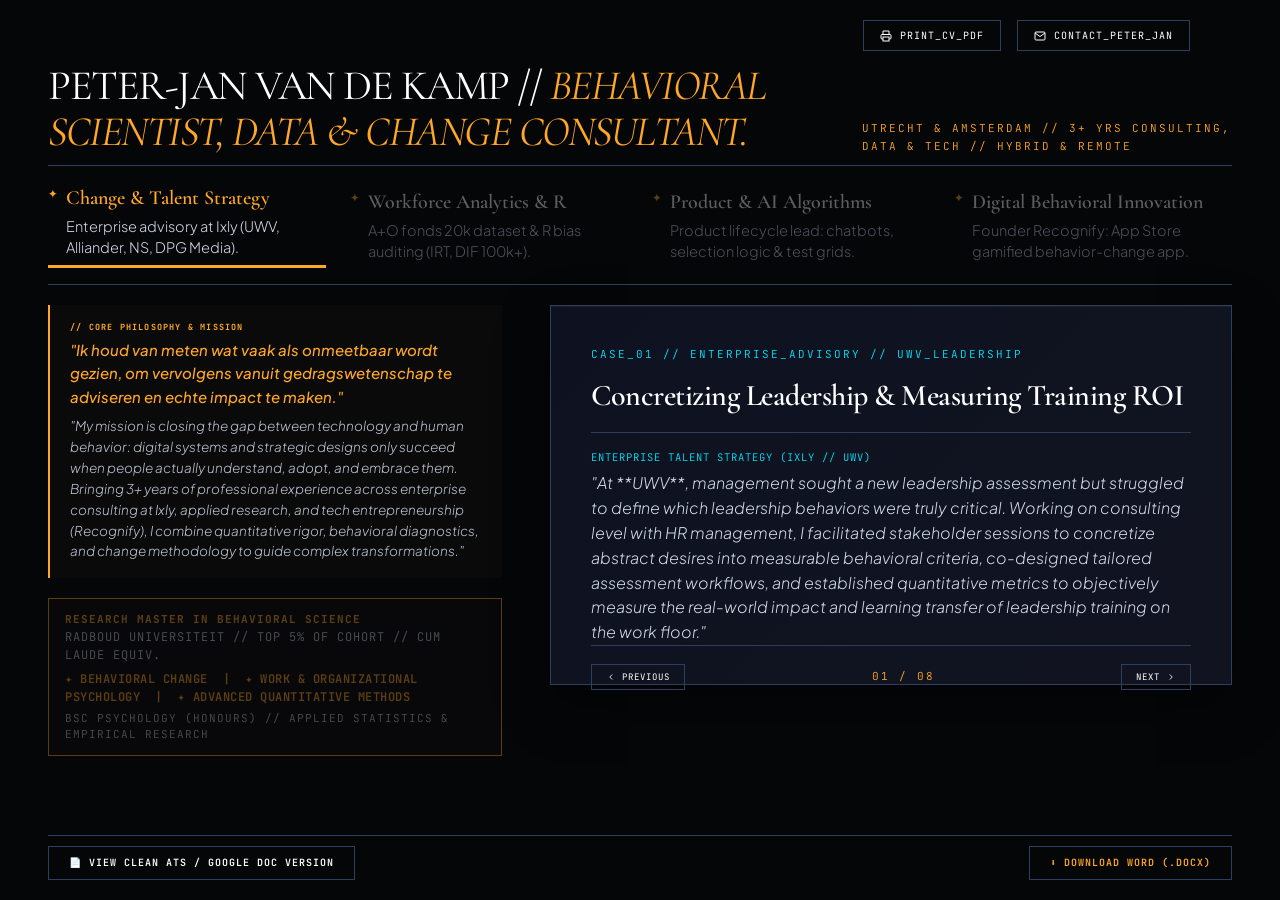
==== commit 56ba786a: "feat(portfolio): sharpen experience framing to 3+ years" ====
--- a/index.html
+++ b/index.html
@@ -26,7 +26,7 @@
     <!-- Row 1: Header Name spanning 100% -->
     <header class="layout-c-header">
       <h1>PETER-JAN VAN DE KAMP // <span>BEHAVIORAL SCIENTIST, DATA &amp; CHANGE CONSULTANT.</span></h1>
-      <span class="card-num" style="color: var(--accent); margin-bottom: 0;">UTRECHT &amp; AMSTERDAM // 2+ YRS ENTERPRISE ADVISORY // HYBRID &amp; REMOTE</span>
+      <span class="card-num" style="color: var(--accent); margin-bottom: 0;">UTRECHT &amp; AMSTERDAM // 3+ YRS CONSULTING, DATA &amp; TECH // HYBRID &amp; REMOTE</span>
     </header>
 
     <!-- Row 2: Competency Bar (4 columns spanning 100% width) -->
@@ -71,7 +71,7 @@
         <div class="motivation-box">
           <strong>// CORE PHILOSOPHY &amp; MISSION</strong>
           <p style="color: var(--accent); font-weight: 500; margin-bottom: 8px;">"Ik houd van meten wat vaak als onmeetbaar wordt gezien, om vervolgens vanuit gedragswetenschap te adviseren en echte impact te maken."</p>
-          <p style="font-size: 13.5px; opacity: 0.9; line-height: 1.55;">"My mission is closing the gap between technology and human behavior: digital systems and strategic designs only succeed when people actually understand, adopt, and embrace them. Bringing 2+ years of enterprise consulting at Ixly and building Recognify, I combine quantitative rigor, behavioral diagnostics, and change methodology to guide complex transformations."</p>
+          <p style="font-size: 13.5px; opacity: 0.9; line-height: 1.55;">"My mission is closing the gap between technology and human behavior: digital systems and strategic designs only succeed when people actually understand, adopt, and embrace them. Bringing 3+ years of professional experience across enterprise consulting at Ixly, applied research, and tech entrepreneurship (Recognify), I combine quantitative rigor, behavioral diagnostics, and change methodology to guide complex transformations."</p>
         </div>
 
         <!-- Academic Credentials Badge (Placed under Mission) -->
@@ -167,7 +167,7 @@
               <h2 class="card-title">Next Horizon: Scale, Ambition &amp; Societal Impact</h2>
               <div class="slide-body">
                 <span class="anecdote-tag">CAREER EVOLUTION &amp; CONSULTING AMBITION</span>
-                <p class="anecdote-text">"Ixly has been a high-value learning ground where I built deep advisory and analytical credentials over 2+ years. I am now consciously taking the next step for **more personal growth, greater responsibility and ownership, a higher-ambition team environment, and substantially larger societal and organizational impact** on full-scale digital and organizational transformations."</p>
+                <p class="anecdote-text">"With 3+ years of combined experience across enterprise consulting at Ixly, applied research, and tech entrepreneurship, I am now consciously taking the next step for **more personal growth, greater responsibility and ownership, a higher-ambition team environment, and substantially larger societal and organizational impact** on full-scale digital and organizational transformations."</p>
               </div>
             </div>
 
